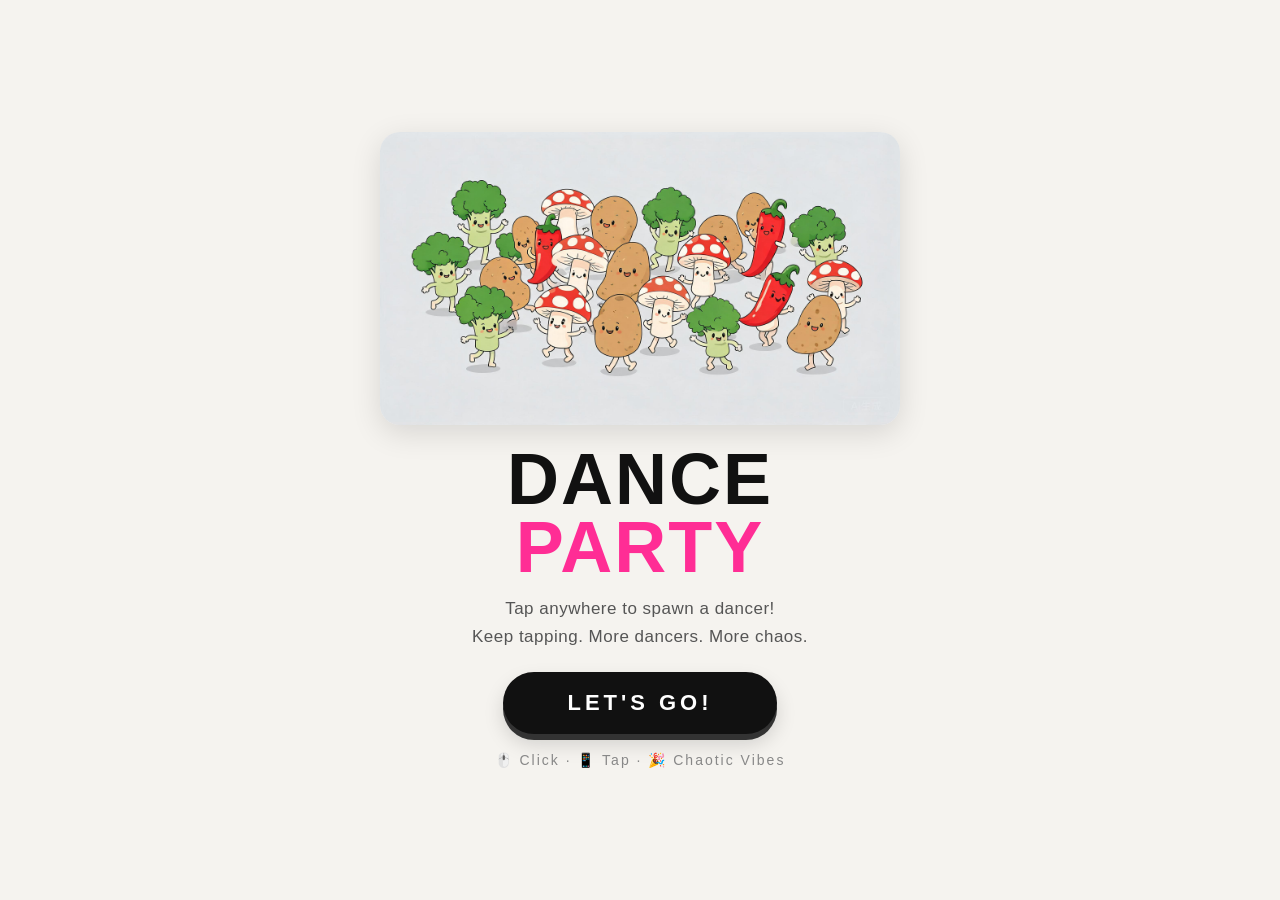
==== index.html @ c156aa7b "Initial commit: surreal meme dance party game" ====
<!DOCTYPE html>
<html lang="en">
<head>
<meta charset="UTF-8">
<meta name="viewport" content="width=device-width,initial-scale=1.0,maximum-scale=1.0,user-scalable=no">
<title>DANCE PARTY — Tap to Spawn Dancers!</title>
<link rel="stylesheet" href="style.css">
</head>
<body>
<div id="app">
  <canvas id="game-canvas"></canvas>

  <!-- Start Screen -->
  <div id="start-screen" class="screen">
    <img src="assets/banner.jpg" class="banner" alt="banner">
    <h1 class="game-title">DANCE<br><span class="title-accent">PARTY</span></h1>
    <p class="tagline">Tap anywhere to spawn a dancer!<br>Keep tapping. More dancers. More chaos.</p>
    <button id="start-btn" class="big-btn">LET'S GO!</button>
    <div class="tip">🖱️ Click · 📱 Tap · 🎉 Chaotic Vibes</div>
  </div>

  <!-- HUD -->
  <div id="hud" class="hidden">
    <div class="count-box">
      <span class="count-label">DANCERS</span>
      <span class="count-val" id="dancer-count">1</span>
    </div>
    <div class="hud-right">
      <button id="clear-btn" class="icon-btn" title="Clear all">🗑️</button>
      <button id="mute-btn" class="icon-btn" title="Mute">🔊</button>
    </div>
  </div>

  <!-- Floating hint -->
  <div id="hint" class="hidden">TAP TO SPAWN MORE DANCERS</div>
</div>
<script src="game.js"></script>
</body>
</html>
---- style.css ----
* { margin:0; padding:0; box-sizing:border-box; }

html, body {
  width:100%; height:100%; overflow:hidden;
  background:#f5f3ef; /* off-white like the original */
  font-family:'Impact','Arial Black','Helvetica Neue',sans-serif;
  color:#111; user-select:none; -webkit-user-select:none;
  touch-action:none;
}

#app { position:relative; width:100vw; height:100vh; }
#game-canvas { display:block; width:100%; height:100%; background:#f5f3ef; }

.hidden { display:none !important; }

/* ===== Screens ===== */
.screen {
  position:absolute; inset:0; z-index:50;
  display:flex; flex-direction:column; align-items:center; justify-content:center;
  background:#f5f3ef;
  padding:20px; text-align:center;
  animation:fadeIn .4s ease;
}
@keyframes fadeIn { from{opacity:0} to{opacity:1} }

.banner {
  width:92%; max-width:520px; border-radius:20px;
  margin-bottom:20px;
  box-shadow:0 8px 30px rgba(0,0,0,.12);
}
.game-title {
  font-size:72px; line-height:.95; letter-spacing:2px;
  color:#111;
}
.title-accent {
  color:#ff2d95;
}
.tagline {
  margin:14px 0 22px;
  font-size:17px; color:#555;
  line-height:1.6; letter-spacing:.5px;
}

.big-btn {
  padding:18px 64px; font-size:22px; font-weight:bold;
  font-family:inherit; letter-spacing:4px; color:#fff;
  background:#111;
  border:none; border-radius:50px; cursor:pointer;
  box-shadow:0 6px 0 #333, 0 10px 20px rgba(0,0,0,.15);
  transition:transform .08s, box-shadow .08s;
}
.big-btn:active { transform:translateY(4px); box-shadow:0 2px 0 #333; }

.tip {
  margin-top:18px; font-size:14px; color:#888; letter-spacing:2px;
}

/* ===== HUD ===== */
#hud {
  position:absolute; top:0; left:0; right:0; z-index:20;
  display:flex; justify-content:space-between; align-items:flex-start;
  padding:16px 20px; pointer-events:none;
}
.count-box {
  pointer-events:none;
  background:rgba(255,255,255,.85);
  border:2px solid #111; border-radius:16px;
  padding:8px 16px;
  box-shadow:0 4px 0 #111;
  display:flex; flex-direction:column; align-items:center;
}
.count-label { font-size:11px; letter-spacing:3px; color:#666; }
.count-val { font-size:28px; font-weight:bold; color:#111; }

.hud-right { display:flex; gap:8px; pointer-events:auto; }
.icon-btn {
  width:44px; height:44px; font-size:20px;
  background:rgba(255,255,255,.85); border:2px solid #111; border-radius:50%;
  cursor:pointer; box-shadow:0 3px 0 #111;
}
.icon-btn:active { transform:translateY(2px); box-shadow:0 1px 0 #111; }

/* ===== Floating hint ===== */
#hint {
  position:absolute; bottom:40px; left:50%; transform:translateX(-50%);
  z-index:10; padding:10px 20px;
  background:rgba(17,17,17,.85); color:#fff;
  font-size:14px; letter-spacing:2px;
  border-radius:30px;
  animation:breathe 2s ease-in-out infinite;
  pointer-events:none;
}
@keyframes breathe {
  0%,100% { opacity:.7; transform:translateX(-50%) scale(1); }
  50% { opacity:1; transform:translateX(-50%) scale(1.05); }
}

@media (max-width:400px) {
  .game-title { font-size:56px; }
  .banner { max-width:340px; }
}
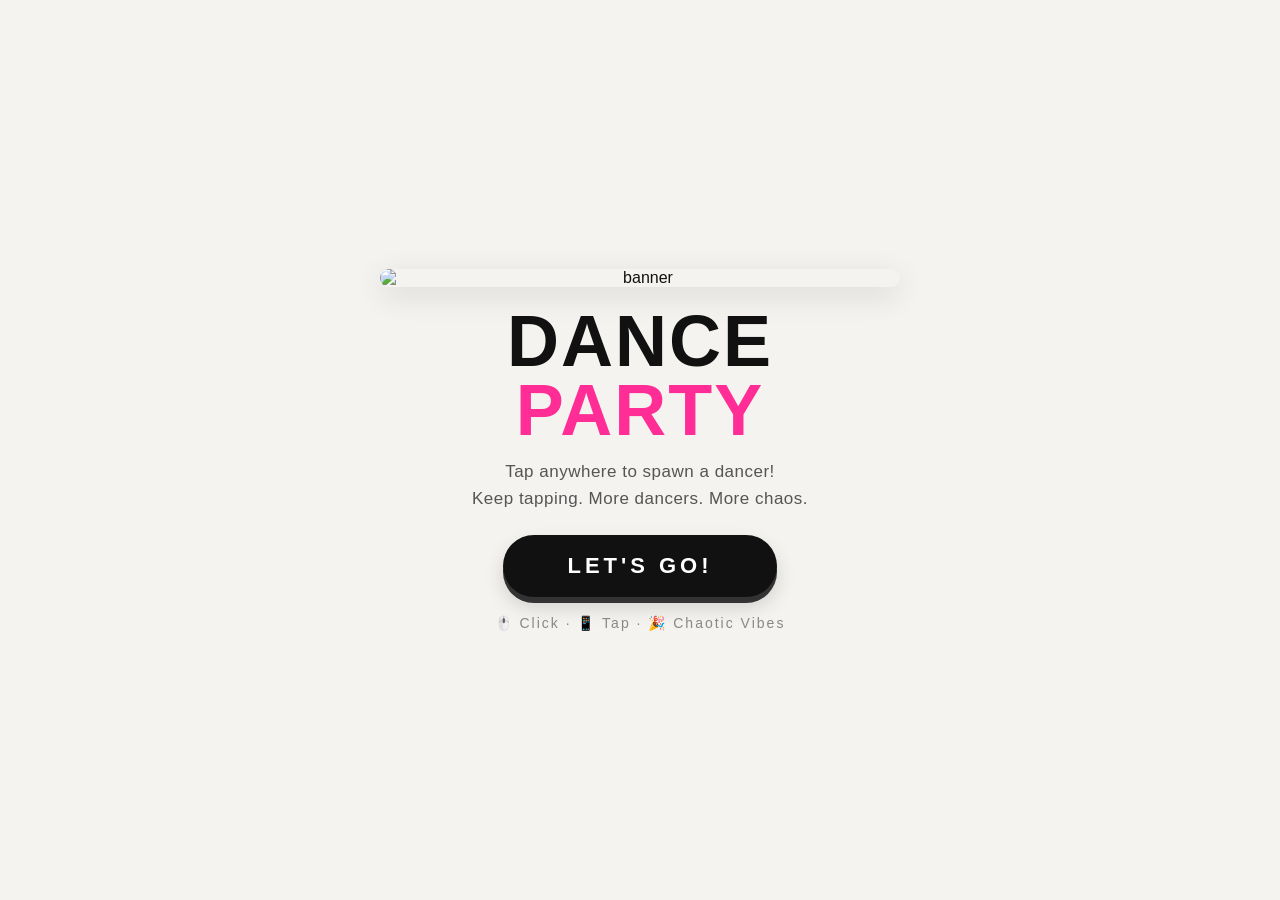
==== commit 523e3d20: "Add magic filter button — LSD/INVERT/GLOW/KALEIDO" ====
--- a/index.html
+++ b/index.html
@@ -26,6 +26,7 @@
       <span class="count-val" id="dancer-count">1</span>
     </div>
     <div class="hud-right">
+      <button id="filter-btn" class="icon-btn filter-btn" title="Magic filter">🌀</button>
       <button id="clear-btn" class="icon-btn" title="Clear all">🗑️</button>
       <button id="mute-btn" class="icon-btn" title="Mute">🔊</button>
     </div>
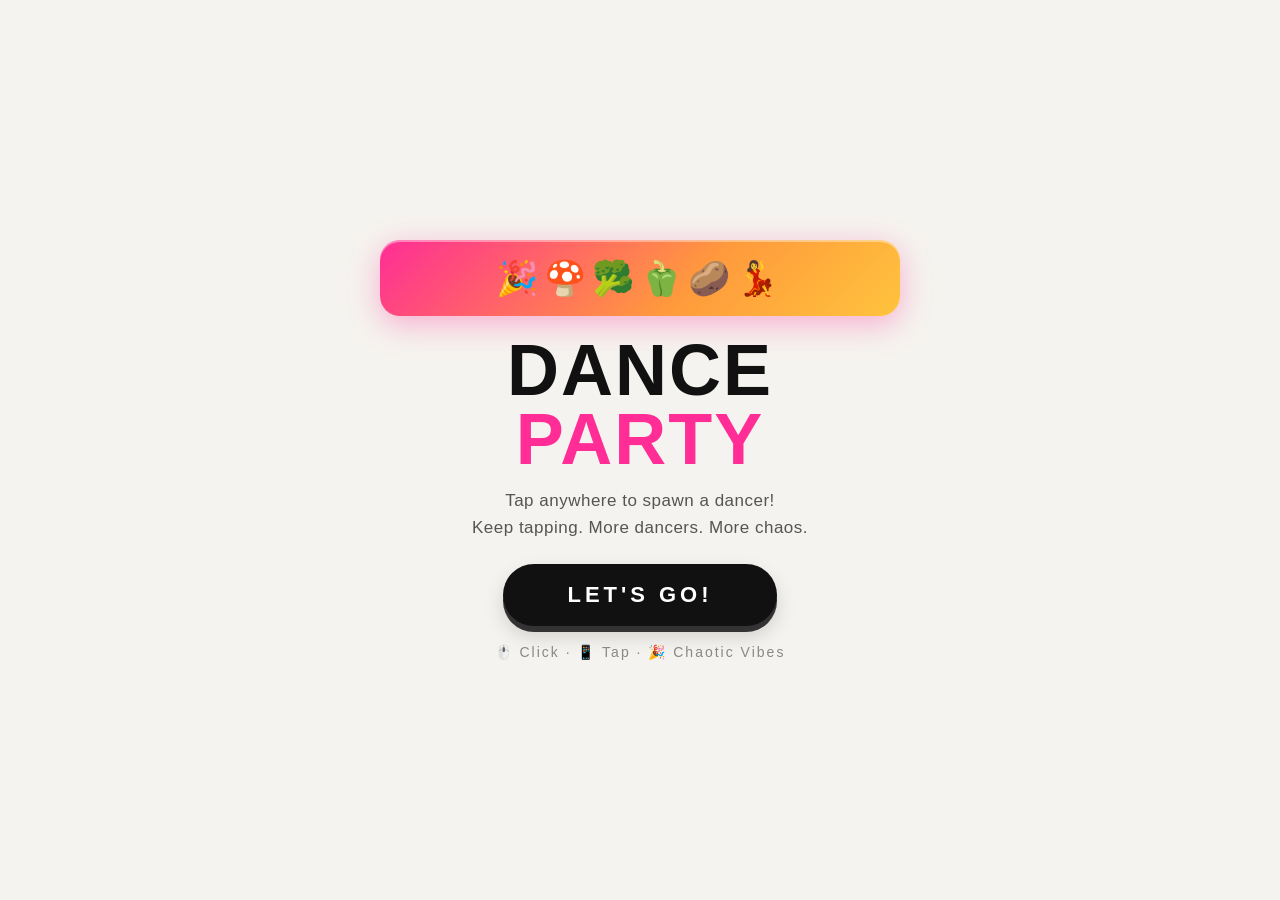
==== commit f761104e: "Fix missing banner + add magic filter button (LSD/INVERT/GLOW/KALEIDO)" ====
--- a/index.html
+++ b/index.html
@@ -12,7 +12,7 @@
 
   <!-- Start Screen -->
   <div id="start-screen" class="screen">
-    <img src="assets/banner.jpg" class="banner" alt="banner">
+    <div class="banner-bar">🎉🍄🥦🫑🥔💃</div>
     <h1 class="game-title">DANCE<br><span class="title-accent">PARTY</span></h1>
     <p class="tagline">Tap anywhere to spawn a dancer!<br>Keep tapping. More dancers. More chaos.</p>
     <button id="start-btn" class="big-btn">LET'S GO!</button>
--- a/style.css
+++ b/style.css
@@ -23,10 +23,21 @@
 }
 @keyframes fadeIn { from{opacity:0} to{opacity:1} }
 
-.banner {
-  width:92%; max-width:520px; border-radius:20px;
+.banner-bar {
+  width:92%; max-width:520px;
+  font-size:34px; letter-spacing:6px;
+  text-align:center;
+  padding:18px 12px;
   margin-bottom:20px;
-  box-shadow:0 8px 30px rgba(0,0,0,.12);
+  border-radius:20px;
+  background: linear-gradient(135deg, #ff2d95, #ff9a3c, #ffd93d, #6bcb77, #4d96ff, #9b5de5);
+  background-size:300% 300%;
+  animation: bannerShimmer 4s ease-in-out infinite;
+  box-shadow:0 8px 30px rgba(255,45,149,.35), inset 0 2px 0 rgba(255,255,255,.4);
+}
+@keyframes bannerShimmer {
+  0%,100% { background-position:0% 50%; }
+  50%     { background-position:100% 50%; }
 }
 .game-title {
   font-size:72px; line-height:.95; letter-spacing:2px;
